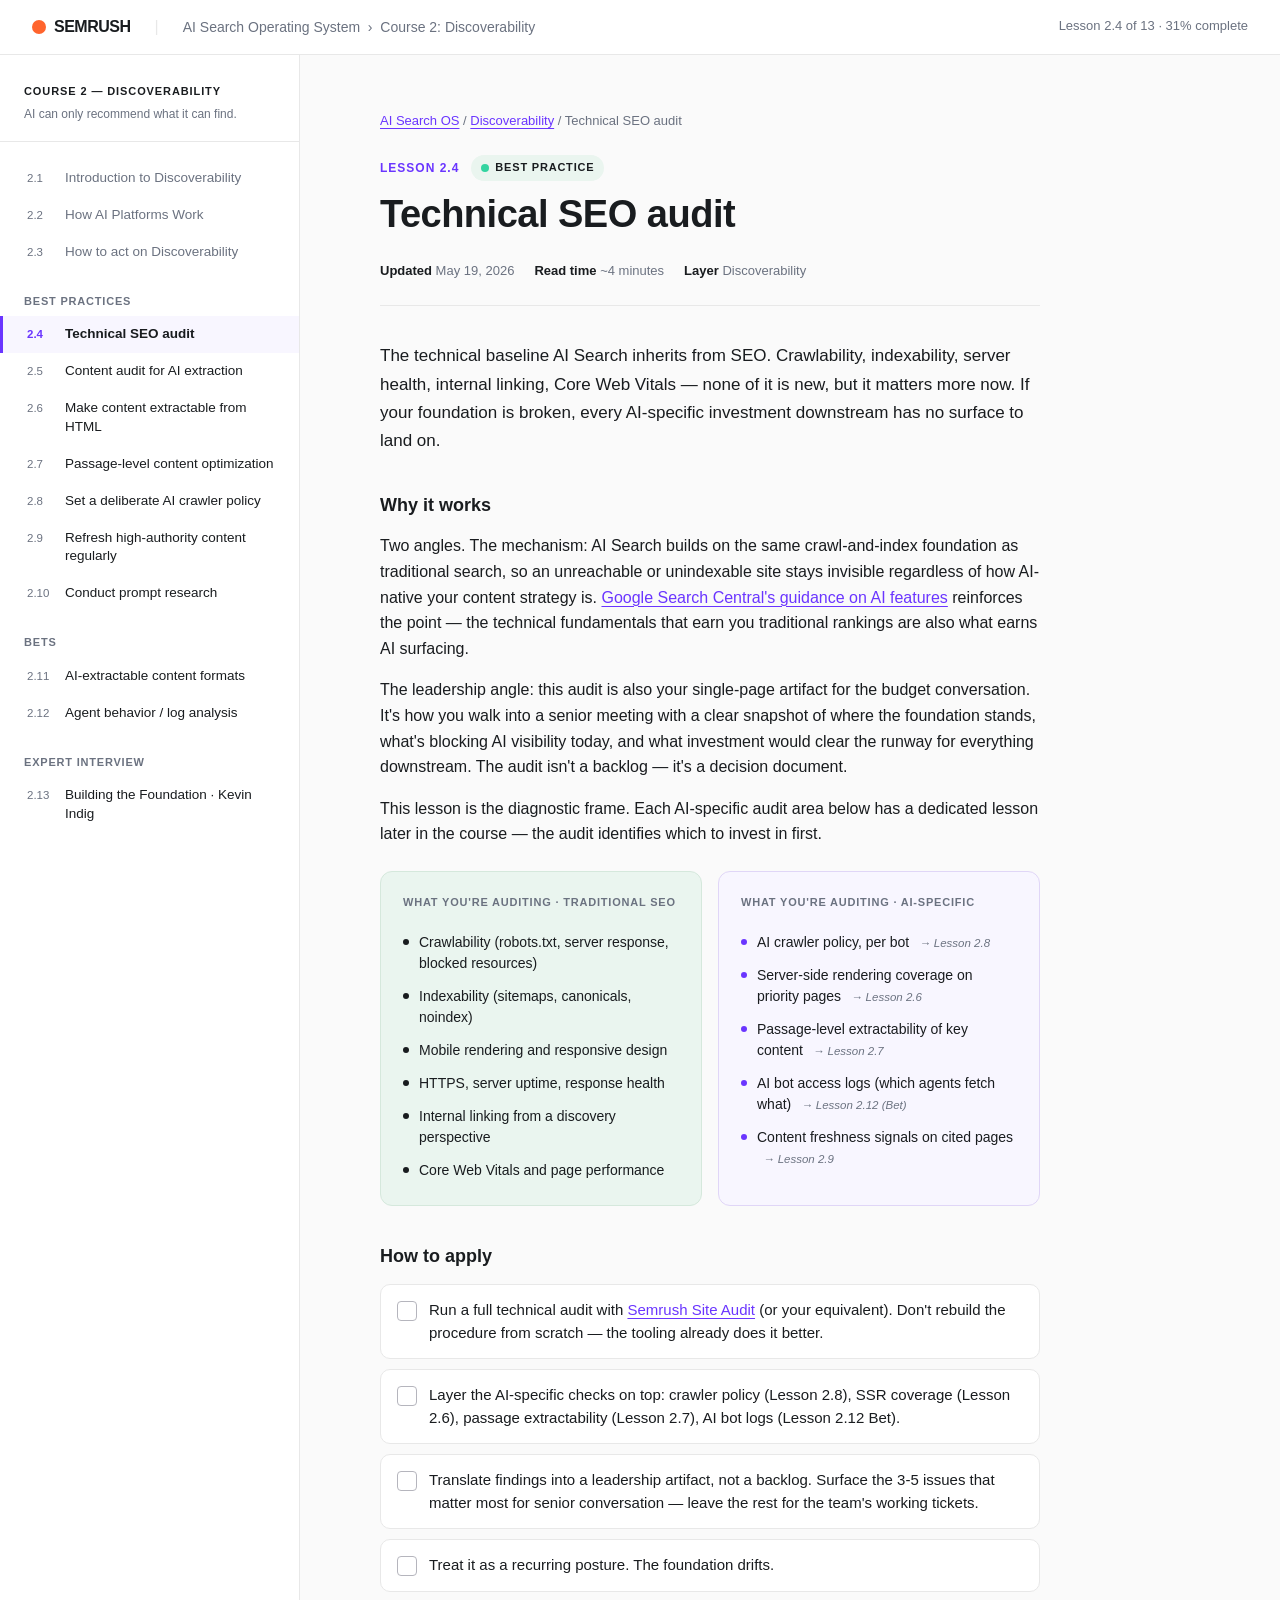
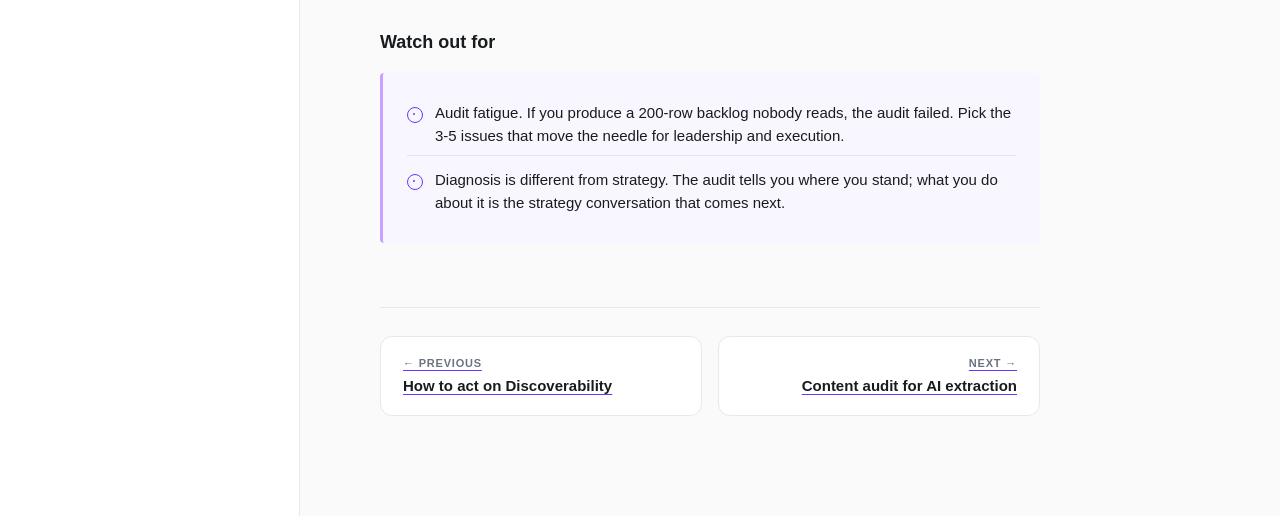
==== 02-bp-technical-audit.html @ d489775d "Initial proof-of-concept mockup for AI Search OS Course 2 (Discoverability) Skilljar lesson pages fo" ====
<!DOCTYPE html>
<html lang="en">
<head>
<meta charset="UTF-8">
<title>Technical SEO audit | AI Search OS</title>
<link rel="stylesheet" href="styles.css">
</head>
<body>

<header class="topbar">
  <div class="topbar-logo">SEMRUSH</div>
  <span class="topbar-divider">|</span>
  <div class="topbar-course">AI Search Operating System &nbsp;›&nbsp; Course 2: Discoverability</div>
  <div class="topbar-spacer"></div>
  <div class="topbar-progress">Lesson 2.4 of 13 · 31% complete</div>
</header>

<div class="layout">

  <aside class="sidebar">
    <div class="sidebar-course-title">Course 2 — Discoverability</div>
    <div class="sidebar-course-sub">AI can only recommend what it can find.</div>

    <div class="sidebar-group">
      <ul class="lesson-list">
        <li class="done"><span class="lesson-num">2.1</span><span class="lesson-title-sb">Introduction to Discoverability</span></li>
        <li class="done"><span class="lesson-num">2.2</span><span class="lesson-title-sb">How AI Platforms Work</span></li>
        <li class="done"><span class="lesson-num">2.3</span><span class="lesson-title-sb">How to act on Discoverability</span></li>
      </ul>
    </div>

    <div class="sidebar-group">
      <div class="sidebar-group-label">Best Practices</div>
      <ul class="lesson-list">
        <li class="current"><span class="lesson-num">2.4</span><span class="lesson-title-sb">Technical SEO audit</span></li>
        <li><span class="lesson-num">2.5</span><span class="lesson-title-sb">Content audit for AI extraction</span></li>
        <li><span class="lesson-num">2.6</span><span class="lesson-title-sb">Make content extractable from HTML</span></li>
        <li><span class="lesson-num">2.7</span><span class="lesson-title-sb">Passage-level content optimization</span></li>
        <li><span class="lesson-num">2.8</span><span class="lesson-title-sb">Set a deliberate AI crawler policy</span></li>
        <li><span class="lesson-num">2.9</span><span class="lesson-title-sb">Refresh high-authority content regularly</span></li>
        <li><span class="lesson-num">2.10</span><span class="lesson-title-sb">Conduct prompt research</span></li>
      </ul>
    </div>

    <div class="sidebar-group">
      <div class="sidebar-group-label">Bets</div>
      <ul class="lesson-list">
        <li><span class="lesson-num">2.11</span><span class="lesson-title-sb">AI-extractable content formats</span></li>
        <li><span class="lesson-num">2.12</span><span class="lesson-title-sb">Agent behavior / log analysis</span></li>
      </ul>
    </div>

    <div class="sidebar-group">
      <div class="sidebar-group-label">Expert Interview</div>
      <ul class="lesson-list">
        <li><span class="lesson-num">2.13</span><span class="lesson-title-sb">Building the Foundation · Kevin Indig</span></li>
      </ul>
    </div>
  </aside>

  <main class="main">
    <nav class="breadcrumb"><a href="#">AI Search OS</a> / <a href="#">Discoverability</a> / Technical SEO audit</nav>
    <div class="lesson-eyebrow">
      Lesson 2.4
      <span class="eyebrow-tag">Best Practice</span>
    </div>
    <h1 class="lesson-title">Technical SEO audit</h1>
    <div class="lesson-meta">
      <span><strong>Updated</strong> May 19, 2026</span>
      <span><strong>Read time</strong> ~4 minutes</span>
      <span><strong>Layer</strong> Discoverability</span>
    </div>

    <p class="tactic-desc">The technical baseline AI Search inherits from SEO. Crawlability, indexability, server health, internal linking, Core Web Vitals — none of it is new, but it matters more now. If your foundation is broken, every AI-specific investment downstream has no surface to land on.</p>

    <h3 class="section-h">Why it works</h3>
    <p>Two angles. The mechanism: AI Search builds on the same crawl-and-index foundation as traditional search, so an unreachable or unindexable site stays invisible regardless of how AI-native your content strategy is. <a href="https://developers.google.com/search/docs/appearance/ai-features">Google Search Central's guidance on AI features</a> reinforces the point — the technical fundamentals that earn you traditional rankings are also what earns AI surfacing.</p>

    <p>The leadership angle: this audit is also your single-page artifact for the budget conversation. It's how you walk into a senior meeting with a clear snapshot of where the foundation stands, what's blocking AI visibility today, and what investment would clear the runway for everything downstream. The audit isn't a backlog — it's a decision document.</p>

    <p>This lesson is the diagnostic frame. Each AI-specific audit area below has a dedicated lesson later in the course — the audit identifies which to invest in first.</p>

    <div class="audit-scope">
      <div class="audit-col inherit">
        <div class="audit-col-label">What you're auditing · traditional SEO</div>
        <ul>
          <li>Crawlability (robots.txt, server response, blocked resources)</li>
          <li>Indexability (sitemaps, canonicals, noindex)</li>
          <li>Mobile rendering and responsive design</li>
          <li>HTTPS, server uptime, response health</li>
          <li>Internal linking from a discovery perspective</li>
          <li>Core Web Vitals and page performance</li>
        </ul>
      </div>
      <div class="audit-col new">
        <div class="audit-col-label">What you're auditing · AI-specific</div>
        <ul>
          <li>AI crawler policy, per bot <span class="lesson-ref">→ Lesson 2.8</span></li>
          <li>Server-side rendering coverage on priority pages <span class="lesson-ref">→ Lesson 2.6</span></li>
          <li>Passage-level extractability of key content <span class="lesson-ref">→ Lesson 2.7</span></li>
          <li>AI bot access logs (which agents fetch what) <span class="lesson-ref">→ Lesson 2.12 (Bet)</span></li>
          <li>Content freshness signals on cited pages <span class="lesson-ref">→ Lesson 2.9</span></li>
        </ul>
      </div>
    </div>

    <h3 class="section-h">How to apply</h3>
    <ul class="checklist">
      <li>Run a full technical audit with <a href="https://www.semrush.com/site-audit/">Semrush Site Audit</a> (or your equivalent). Don't rebuild the procedure from scratch — the tooling already does it better.</li>
      <li>Layer the AI-specific checks on top: crawler policy (Lesson 2.8), SSR coverage (Lesson 2.6), passage extractability (Lesson 2.7), AI bot logs (Lesson 2.12 Bet).</li>
      <li>Translate findings into a leadership artifact, not a backlog. Surface the 3-5 issues that matter most for senior conversation — leave the rest for the team's working tickets.</li>
      <li>Treat it as a recurring posture. The foundation drifts.</li>
    </ul>

    <h3 class="section-h">Watch out for</h3>
    <div class="watch">
      <ul>
        <li>Audit fatigue. If you produce a 200-row backlog nobody reads, the audit failed. Pick the 3-5 issues that move the needle for leadership and execution.</li>
        <li>Diagnosis is different from strategy. The audit tells you where you stand; what you do about it is the strategy conversation that comes next.</li>
      </ul>
    </div>

    <nav class="lesson-foot">
      <a href="01-intro.html" class="foot-link prev">
        <div class="foot-direction">← Previous</div>
        <div class="foot-title">How to act on Discoverability</div>
      </a>
      <a href="#" class="foot-link next">
        <div class="foot-direction">Next →</div>
        <div class="foot-title">Content audit for AI extraction</div>
      </a>
    </nav>
  </main>
</div>

</body>
</html>
---- styles.css ----
:root {
  --purple: #6A35FF;
  --purple-hover: #5529CC;
  --purple-light: #F0EBFF;
  --lavender-bg: #F8F6FF;
  --lavender: #C9A0FF;
  --mint: #D8EDE4;
  --mint-soft: #EAF5EF;
  --teal: #33D4A0;
  --near-black: #191C1F;
  --gray-mid: #6B7280;
  --gray-line: #E8E8E8;
  --gray-soft: #F5F5F5;
}
* { box-sizing: border-box; margin: 0; padding: 0; }
body {
  font-family: 'Inter', -apple-system, BlinkMacSystemFont, sans-serif;
  color: var(--near-black);
  background: #FAFAFA;
  font-size: 16px;
  line-height: 1.6;
}

/* Skilljar topbar */
.topbar {
  background: white;
  border-bottom: 1px solid var(--gray-line);
  padding: 14px 32px;
  display: flex;
  align-items: center;
  gap: 24px;
  position: sticky;
  top: 0;
  z-index: 10;
}
.topbar-logo {
  display: flex;
  align-items: center;
  gap: 8px;
  font-weight: 800;
  letter-spacing: -0.5px;
  color: var(--near-black);
}
.topbar-logo::before {
  content: "";
  width: 14px;
  height: 14px;
  background: #FF642D;
  border-radius: 50%;
  display: inline-block;
}
.topbar-divider { color: var(--gray-line); }
.topbar-course {
  color: var(--gray-mid);
  font-size: 14px;
  font-weight: 500;
}
.topbar-spacer { flex: 1; }
.topbar-progress {
  font-size: 13px;
  color: var(--gray-mid);
}

.layout {
  display: grid;
  grid-template-columns: 300px 1fr;
  min-height: calc(100vh - 51px);
}

/* Sidebar with grouped lessons */
.sidebar {
  background: white;
  border-right: 1px solid var(--gray-line);
  padding: 28px 0 40px;
  overflow-y: auto;
}
.sidebar-course-title {
  font-size: 11px;
  font-weight: 700;
  text-transform: uppercase;
  letter-spacing: 0.9px;
  color: var(--near-black);
  padding: 0 24px 6px;
}
.sidebar-course-sub {
  font-size: 12px;
  color: var(--gray-mid);
  padding: 0 24px 18px;
  border-bottom: 1px solid var(--gray-line);
  margin-bottom: 18px;
  line-height: 1.4;
}
.sidebar-group {
  margin-bottom: 8px;
}
.sidebar-group-label {
  font-size: 11px;
  font-weight: 700;
  text-transform: uppercase;
  letter-spacing: 0.8px;
  color: var(--gray-mid);
  padding: 14px 24px 6px;
}
.lesson-list { list-style: none; }
.lesson-list li {
  padding: 9px 24px;
  font-size: 13.5px;
  color: var(--near-black);
  border-left: 3px solid transparent;
  display: flex;
  align-items: flex-start;
  gap: 8px;
  cursor: pointer;
  line-height: 1.4;
}
.lesson-list li:hover {
  background: var(--gray-soft);
}
.lesson-list li.current {
  background: var(--lavender-bg);
  border-left-color: var(--purple);
  font-weight: 600;
}
.lesson-list li.done {
  color: var(--gray-mid);
}
.lesson-list li.placeholder {
  color: #B5B5BD;
  font-style: italic;
  cursor: default;
}
.lesson-list li.placeholder:hover {
  background: transparent;
}
.lesson-num {
  font-variant-numeric: tabular-nums;
  color: var(--gray-mid);
  font-size: 11.5px;
  font-weight: 500;
  min-width: 30px;
  padding-top: 1px;
}
.lesson-list li.current .lesson-num {
  color: var(--purple);
  font-weight: 600;
}
.lesson-title-sb { flex: 1; }

/* Main content */
.main {
  padding: 56px 80px 100px;
  max-width: 820px;
}
.breadcrumb {
  font-size: 13px;
  color: var(--gray-mid);
  margin-bottom: 24px;
}
.breadcrumb a { color: var(--gray-mid); text-decoration: none; }
.lesson-eyebrow {
  font-size: 12px;
  font-weight: 600;
  text-transform: uppercase;
  letter-spacing: 1px;
  color: var(--purple);
  margin-bottom: 12px;
  display: flex;
  align-items: center;
  gap: 12px;
}
.eyebrow-tag {
  display: inline-flex;
  align-items: center;
  gap: 6px;
  font-size: 11px;
  font-weight: 700;
  letter-spacing: 0.8px;
  color: var(--near-black);
  background: var(--mint-soft);
  padding: 4px 10px;
  border-radius: 100px;
  text-transform: uppercase;
}
.eyebrow-tag::before {
  content: "";
  width: 8px;
  height: 8px;
  background: var(--teal);
  border-radius: 50%;
}

h1.lesson-title {
  font-size: 38px;
  line-height: 1.15;
  font-weight: 700;
  letter-spacing: -0.5px;
  margin-bottom: 24px;
}
.lesson-meta {
  font-size: 13px;
  color: var(--gray-mid);
  margin-bottom: 36px;
  display: flex;
  gap: 20px;
  padding-bottom: 24px;
  border-bottom: 1px solid var(--gray-line);
}
.lesson-meta strong { color: var(--near-black); font-weight: 600; }

/* Lesson intro page */
.lesson-intro p {
  font-size: 18px;
  line-height: 1.65;
  margin-bottom: 20px;
}

/* Criteria callout block */
.criteria-block {
  background: var(--mint-soft);
  border-radius: 12px;
  padding: 28px 32px;
  margin: 32px 0;
}
.criteria-block-title {
  font-size: 14px;
  font-weight: 600;
  text-transform: uppercase;
  letter-spacing: 0.6px;
  color: var(--near-black);
  margin-bottom: 18px;
}
.criteria-list {
  list-style: none;
  counter-reset: criteria;
}
.criteria-list li {
  counter-increment: criteria;
  padding: 8px 0 8px 44px;
  position: relative;
  font-size: 16px;
  line-height: 1.55;
}
.criteria-list li::before {
  content: counter(criteria);
  position: absolute;
  left: 0;
  top: 6px;
  width: 28px;
  height: 28px;
  background: white;
  color: var(--near-black);
  border-radius: 50%;
  display: flex;
  align-items: center;
  justify-content: center;
  font-weight: 700;
  font-size: 13px;
}
.criteria-list li strong { font-weight: 600; }
.criteria-list li .gloss { color: var(--gray-mid); }

/* What's in this lesson roadmap */
.roadmap-h {
  font-size: 14px;
  font-weight: 700;
  text-transform: uppercase;
  letter-spacing: 0.8px;
  color: var(--near-black);
  margin: 48px 0 18px;
}
.roadmap-list {
  list-style: none;
  counter-reset: roadmap;
}
.roadmap-list li {
  counter-increment: roadmap;
  border-bottom: 1px solid var(--gray-line);
  padding: 14px 0 14px 48px;
  position: relative;
}
.roadmap-list li:first-child {
  border-top: 1px solid var(--gray-line);
}
.roadmap-list li::before {
  content: counter(roadmap);
  position: absolute;
  left: 0;
  top: 16px;
  width: 28px;
  height: 28px;
  background: var(--gray-soft);
  color: var(--near-black);
  border-radius: 50%;
  display: flex;
  align-items: center;
  justify-content: center;
  font-weight: 600;
  font-size: 12.5px;
  font-variant-numeric: tabular-nums;
}
.roadmap-list a {
  text-decoration: none;
  color: var(--near-black);
  font-weight: 600;
  font-size: 15.5px;
  display: block;
  line-height: 1.4;
}
.roadmap-list a:hover { color: var(--purple); }
.roadmap-list .roadmap-sub {
  font-size: 13.5px;
  color: var(--gray-mid);
  margin-top: 4px;
  line-height: 1.5;
}
.roadmap-list li.tbd::before {
  background: white;
  border: 1.5px dashed var(--gray-line);
  color: #B5B5BD;
}
.roadmap-list li.tbd a {
  color: #B5B5BD;
  font-style: italic;
  font-weight: 500;
}

/* BP page content */
.tactic-desc {
  font-size: 17px;
  line-height: 1.65;
  color: var(--near-black);
  margin-bottom: 36px;
}
h3.section-h {
  font-size: 18px;
  font-weight: 600;
  margin: 36px 0 14px;
  color: var(--near-black);
}
.main p {
  margin-bottom: 16px;
}
.main p:last-child { margin-bottom: 0; }
.main a {
  color: var(--purple);
  text-decoration: underline;
  text-decoration-thickness: 1px;
  text-underline-offset: 3px;
}
.main a:hover { color: var(--purple-hover); }

/* Inline diagram */
.diagram {
  background: white;
  border: 1px solid var(--gray-line);
  border-radius: 12px;
  padding: 28px 24px 20px;
  margin: 24px 0 32px;
}
.diagram-caption {
  text-align: center;
  font-size: 13px;
  color: var(--gray-mid);
  margin-top: 8px;
}

/* Checklist */
.checklist-lead {
  font-size: 15px;
  color: var(--gray-mid);
  margin-bottom: 14px;
}
.checklist {
  list-style: none;
  padding: 0;
}
.checklist li {
  padding: 14px 16px 14px 48px;
  border: 1px solid var(--gray-line);
  border-radius: 10px;
  margin-bottom: 10px;
  position: relative;
  font-size: 15px;
  line-height: 1.5;
  background: white;
  transition: border-color 0.15s ease;
}
.checklist li:hover { border-color: var(--purple); }
.checklist li::before {
  content: "";
  position: absolute;
  left: 16px;
  top: 16px;
  width: 18px;
  height: 18px;
  border: 1.5px solid #B5B5BD;
  border-radius: 4px;
  background: white;
}

/* Watch out for */
.watch {
  background: var(--lavender-bg);
  border-left: 3px solid var(--lavender);
  padding: 20px 24px;
  border-radius: 4px;
  margin-top: 16px;
}
.watch ul { list-style: none; }
.watch li {
  padding: 8px 0 8px 28px;
  position: relative;
  font-size: 15px;
  line-height: 1.55;
}
.watch li:not(:last-child) {
  border-bottom: 1px solid #E8E0F8;
  margin-bottom: 4px;
}
.watch li::before {
  content: "";
  position: absolute;
  left: 0;
  top: 14px;
  width: 14px;
  height: 14px;
  border: 1.5px solid var(--purple);
  border-radius: 50%;
}
.watch li::after {
  content: "";
  position: absolute;
  left: 6px;
  top: 20px;
  width: 2px;
  height: 2px;
  background: var(--purple);
  border-radius: 50%;
}

/* Side-by-side comparison for BP2 (no JS vs with JS) */
.compare {
  display: grid;
  grid-template-columns: 1fr 1fr;
  gap: 16px;
  margin: 20px 0 32px;
  max-width: 100%;
}
.compare-card {
  border: 1px solid var(--gray-line);
  border-radius: 12px;
  padding: 20px 20px 18px;
  background: white;
  min-width: 0;
  overflow: hidden;
}
.compare-card.fail {
  border-color: #EFD9D9;
  background: #FFF8F8;
}
.compare-card.pass {
  border-color: #D9EFE5;
  background: #F8FFFB;
}
.compare-label {
  font-size: 11px;
  font-weight: 700;
  text-transform: uppercase;
  letter-spacing: 0.8px;
  margin-bottom: 8px;
}
.compare-card.fail .compare-label { color: #B53A3A; }
.compare-card.pass .compare-label { color: #1F7A55; }
.compare-title {
  font-size: 15px;
  font-weight: 600;
  margin-bottom: 8px;
  line-height: 1.4;
}
.compare-card pre {
  background: #1A1A1F;
  color: #C9A0FF;
  padding: 12px 14px;
  border-radius: 6px;
  font-family: 'SF Mono', Monaco, Consolas, monospace;
  font-size: 11px;
  line-height: 1.5;
  overflow-x: auto;
  margin-top: 8px;
  max-width: 100%;
  white-space: pre;
}

/* Audit scope — two-column visual for Technical SEO Audit lesson */
.audit-scope {
  display: grid;
  grid-template-columns: 1fr 1fr;
  gap: 16px;
  margin: 24px 0 32px;
  max-width: 100%;
}
.audit-col {
  border: 1px solid var(--gray-line);
  border-radius: 12px;
  padding: 22px 22px 18px;
  background: white;
  min-width: 0;
}
.audit-col.inherit {
  background: var(--mint-soft);
  border-color: #D5E8DC;
}
.audit-col.new {
  background: var(--lavender-bg);
  border-color: #E0D6F7;
}
.audit-col-label {
  font-size: 11px;
  font-weight: 700;
  text-transform: uppercase;
  letter-spacing: 0.8px;
  color: var(--gray-mid);
  margin-bottom: 14px;
}
.audit-col ul {
  list-style: none;
  padding: 0;
}
.audit-col li {
  padding: 6px 0 6px 16px;
  position: relative;
  font-size: 14px;
  line-height: 1.5;
}
.audit-col li::before {
  content: "";
  position: absolute;
  left: 0;
  top: 13px;
  width: 6px;
  height: 6px;
  background: var(--near-black);
  border-radius: 50%;
}
.audit-col.new li::before { background: var(--purple); }
.audit-col .lesson-ref {
  color: var(--gray-mid);
  font-size: 11.5px;
  font-weight: 500;
  font-style: italic;
  margin-left: 6px;
  white-space: nowrap;
}
.compare-card pre .tag { color: #4DD4C4; }
.compare-card pre .comment { color: #6B7280; }

/* Footer / page nav */
.lesson-foot {
  margin-top: 64px;
  padding-top: 28px;
  border-top: 1px solid var(--gray-line);
  display: grid;
  grid-template-columns: 1fr 1fr;
  gap: 16px;
}
.foot-link {
  text-decoration: none;
  color: var(--near-black);
  padding: 18px 22px;
  border: 1px solid var(--gray-line);
  border-radius: 12px;
  background: white;
  display: block;
  transition: border-color 0.15s ease, box-shadow 0.15s ease;
}
.foot-link:hover {
  border-color: var(--purple);
  box-shadow: 0 4px 16px rgba(106,53,255,0.06);
}
.foot-link.prev {
  text-align: left;
}
.foot-link.next {
  text-align: right;
}
.foot-link.disabled {
  opacity: 0.4;
  cursor: default;
  pointer-events: none;
}
.foot-direction {
  font-size: 11px;
  font-weight: 700;
  text-transform: uppercase;
  letter-spacing: 0.8px;
  color: var(--gray-mid);
  margin-bottom: 4px;
}
.foot-title {
  font-size: 15px;
  font-weight: 600;
  color: var(--near-black);
  line-height: 1.35;
}
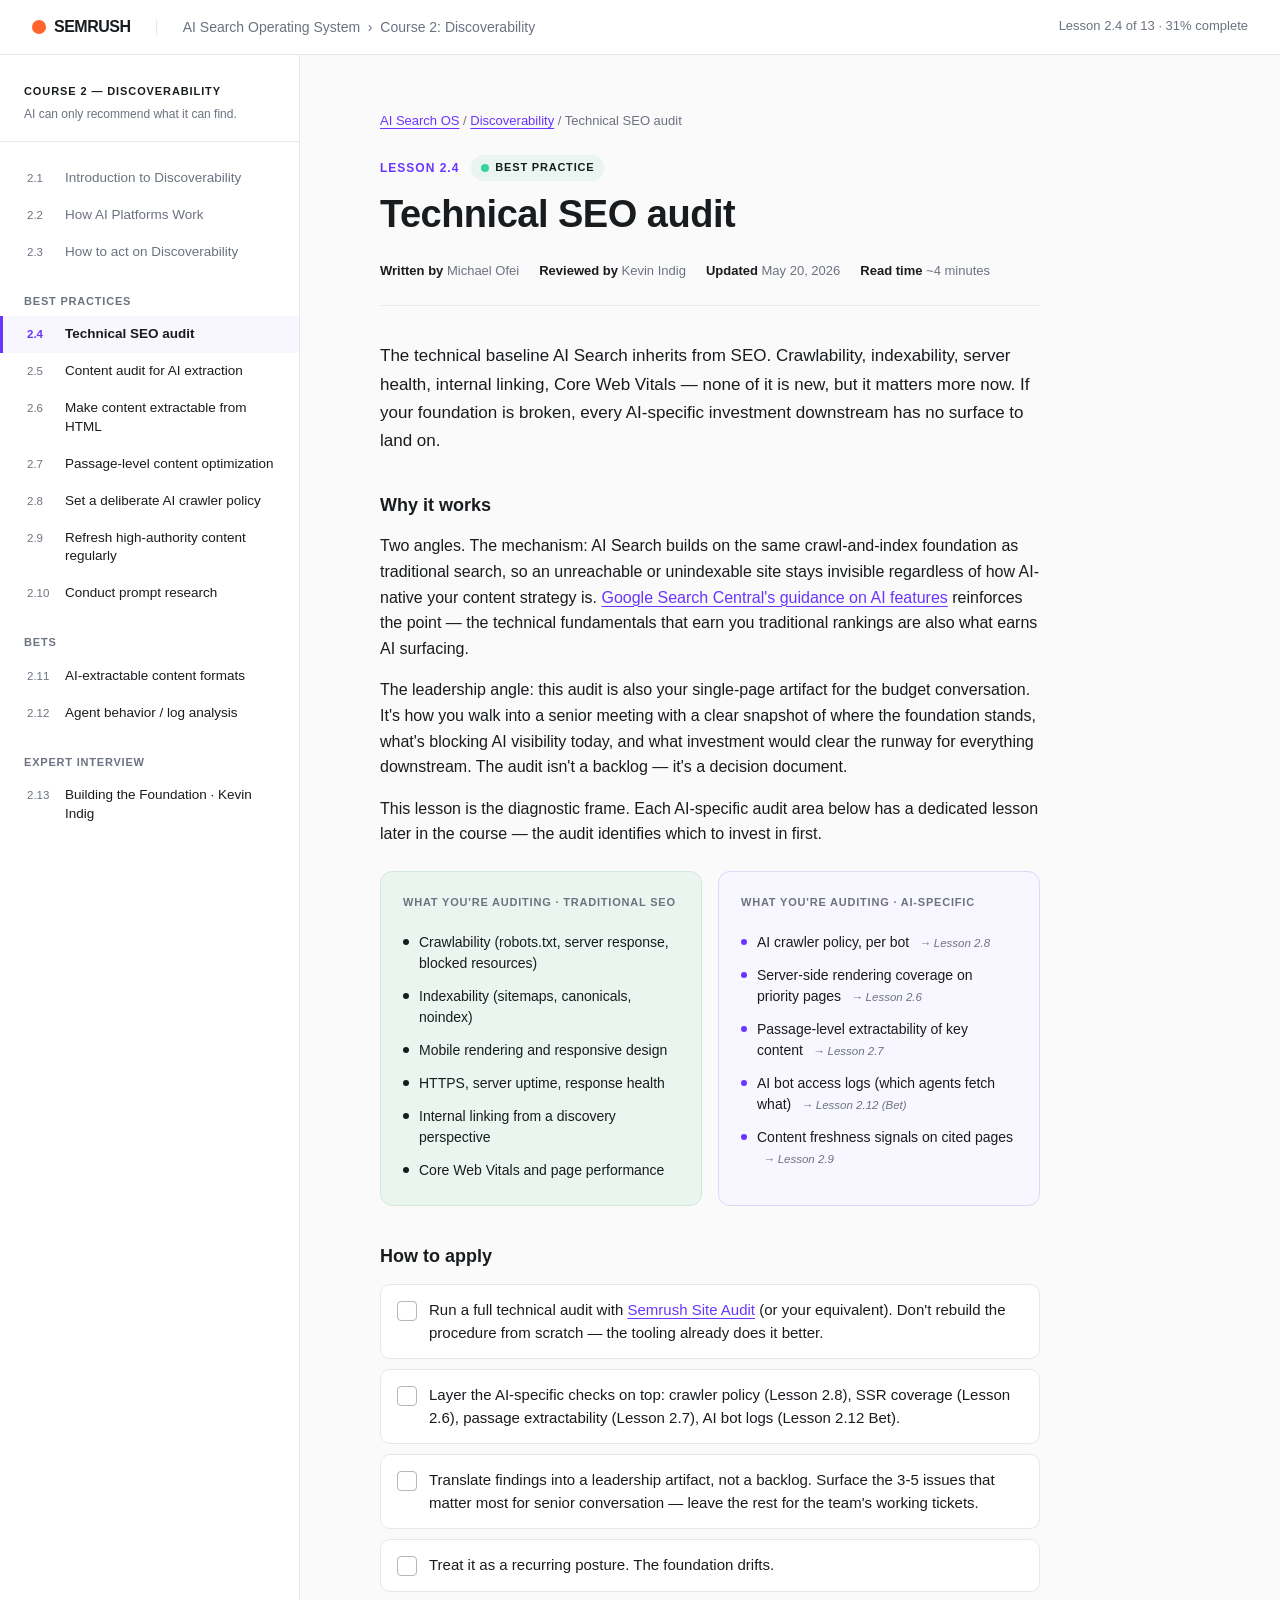
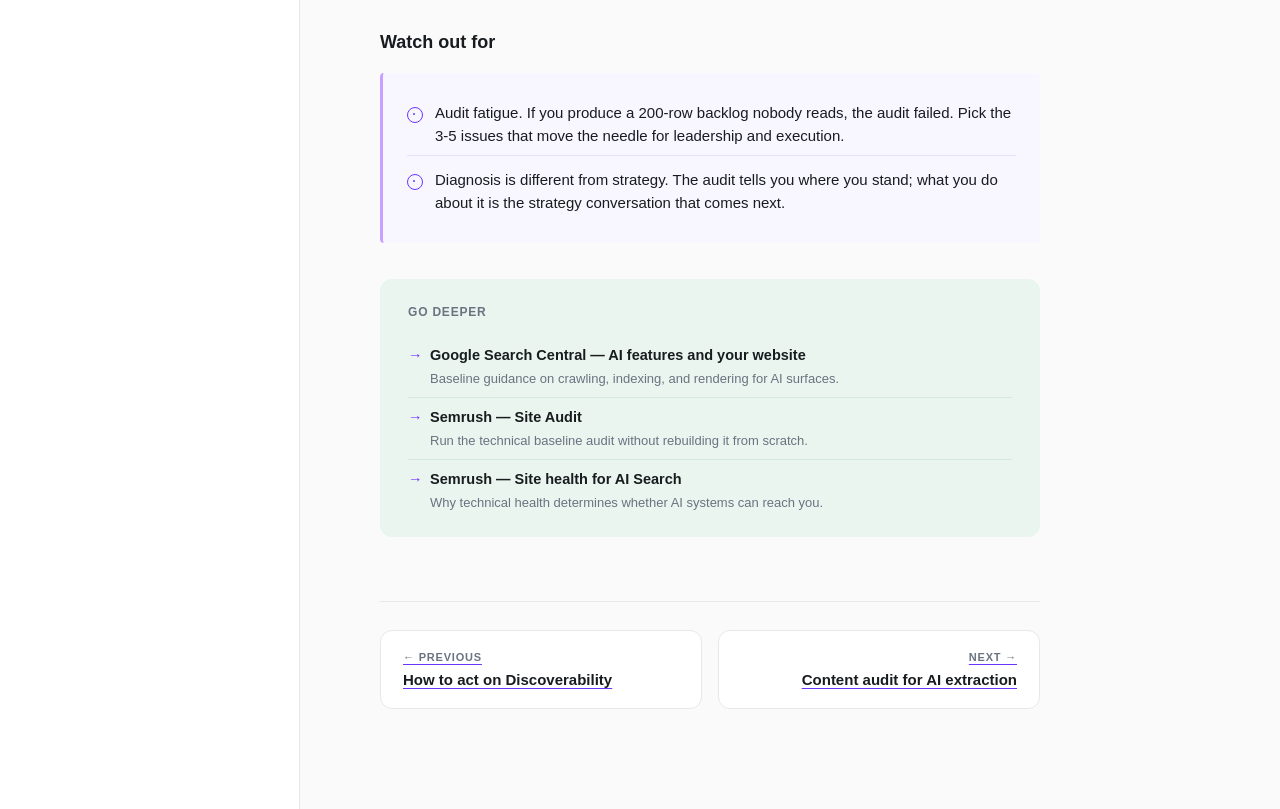
==== commit 5d81e381: "Add lesson bylines, Go deeper sections, visual criteria, and first Bet lesson Based on Rita's review" ====
--- a/02-bp-technical-audit.html
+++ b/02-bp-technical-audit.html
@@ -25,18 +25,18 @@
       <ul class="lesson-list">
         <li class="done"><span class="lesson-num">2.1</span><span class="lesson-title-sb">Introduction to Discoverability</span></li>
         <li class="done"><span class="lesson-num">2.2</span><span class="lesson-title-sb">How AI Platforms Work</span></li>
-        <li class="done"><span class="lesson-num">2.3</span><span class="lesson-title-sb">How to act on Discoverability</span></li>
+        <li class="done lesson-clickable"><a href="01-intro.html"><span class="lesson-num">2.3</span><span class="lesson-title-sb">How to act on Discoverability</span></a></li>
       </ul>
     </div>
 
     <div class="sidebar-group">
       <div class="sidebar-group-label">Best Practices</div>
       <ul class="lesson-list">
-        <li class="current"><span class="lesson-num">2.4</span><span class="lesson-title-sb">Technical SEO audit</span></li>
+        <li class="current lesson-clickable"><a href="02-bp-technical-audit.html"><span class="lesson-num">2.4</span><span class="lesson-title-sb">Technical SEO audit</span></a></li>
         <li><span class="lesson-num">2.5</span><span class="lesson-title-sb">Content audit for AI extraction</span></li>
-        <li><span class="lesson-num">2.6</span><span class="lesson-title-sb">Make content extractable from HTML</span></li>
-        <li><span class="lesson-num">2.7</span><span class="lesson-title-sb">Passage-level content optimization</span></li>
-        <li><span class="lesson-num">2.8</span><span class="lesson-title-sb">Set a deliberate AI crawler policy</span></li>
+        <li class="lesson-clickable"><a href="03-bp-extractable.html"><span class="lesson-num">2.6</span><span class="lesson-title-sb">Make content extractable from HTML</span></a></li>
+        <li class="lesson-clickable"><a href="05-bp-passage-optimization.html"><span class="lesson-num">2.7</span><span class="lesson-title-sb">Passage-level content optimization</span></a></li>
+        <li class="lesson-clickable"><a href="04-bp-crawler-policy.html"><span class="lesson-num">2.8</span><span class="lesson-title-sb">Set a deliberate AI crawler policy</span></a></li>
         <li><span class="lesson-num">2.9</span><span class="lesson-title-sb">Refresh high-authority content regularly</span></li>
         <li><span class="lesson-num">2.10</span><span class="lesson-title-sb">Conduct prompt research</span></li>
       </ul>
@@ -45,7 +45,7 @@
     <div class="sidebar-group">
       <div class="sidebar-group-label">Bets</div>
       <ul class="lesson-list">
-        <li><span class="lesson-num">2.11</span><span class="lesson-title-sb">AI-extractable content formats</span></li>
+        <li class="lesson-clickable"><a href="06-bet-content-formats.html"><span class="lesson-num">2.11</span><span class="lesson-title-sb">AI-extractable content formats</span></a></li>
         <li><span class="lesson-num">2.12</span><span class="lesson-title-sb">Agent behavior / log analysis</span></li>
       </ul>
     </div>
@@ -66,9 +66,10 @@
     </div>
     <h1 class="lesson-title">Technical SEO audit</h1>
     <div class="lesson-meta">
-      <span><strong>Updated</strong> May 19, 2026</span>
+      <span><strong>Written by</strong> Michael Ofei</span>
+      <span class="reviewer"><strong>Reviewed by</strong> Kevin Indig</span>
+      <span><strong>Updated</strong> May 20, 2026</span>
       <span><strong>Read time</strong> ~4 minutes</span>
-      <span><strong>Layer</strong> Discoverability</span>
     </div>
 
     <p class="tactic-desc">The technical baseline AI Search inherits from SEO. Crawlability, indexability, server health, internal linking, Core Web Vitals — none of it is new, but it matters more now. If your foundation is broken, every AI-specific investment downstream has no surface to land on.</p>
@@ -106,7 +107,7 @@
 
     <h3 class="section-h">How to apply</h3>
     <ul class="checklist">
-      <li>Run a full technical audit with <a href="https://www.semrush.com/site-audit/">Semrush Site Audit</a> (or your equivalent). Don't rebuild the procedure from scratch — the tooling already does it better.</li>
+      <li>Run a full technical audit with <a href="https://www.semrush.com/features/site-audit/">Semrush Site Audit</a> (or your equivalent). Don't rebuild the procedure from scratch — the tooling already does it better.</li>
       <li>Layer the AI-specific checks on top: crawler policy (Lesson 2.8), SSR coverage (Lesson 2.6), passage extractability (Lesson 2.7), AI bot logs (Lesson 2.12 Bet).</li>
       <li>Translate findings into a leadership artifact, not a backlog. Surface the 3-5 issues that matter most for senior conversation — leave the rest for the team's working tickets.</li>
       <li>Treat it as a recurring posture. The foundation drifts.</li>
@@ -117,6 +118,15 @@
       <ul>
         <li>Audit fatigue. If you produce a 200-row backlog nobody reads, the audit failed. Pick the 3-5 issues that move the needle for leadership and execution.</li>
         <li>Diagnosis is different from strategy. The audit tells you where you stand; what you do about it is the strategy conversation that comes next.</li>
+      </ul>
+    </div>
+
+    <div class="go-deeper">
+      <div class="go-deeper-label">Go deeper</div>
+      <ul>
+        <li><a href="https://developers.google.com/search/docs/appearance/ai-features">Google Search Central — AI features and your website</a><span class="source-note">Baseline guidance on crawling, indexing, and rendering for AI surfaces.</span></li>
+        <li><a href="https://www.semrush.com/features/site-audit/">Semrush — Site Audit</a><span class="source-note">Run the technical baseline audit without rebuilding it from scratch.</span></li>
+        <li><a href="https://www.semrush.com/blog/site-health-ai-search/">Semrush — Site health for AI Search</a><span class="source-note">Why technical health determines whether AI systems can reach you.</span></li>
       </ul>
     </div>
 
--- a/styles.css
+++ b/styles.css
@@ -110,27 +110,29 @@
   display: flex;
   align-items: flex-start;
   gap: 8px;
+  line-height: 1.4;
+}
+.lesson-list li.lesson-clickable {
   cursor: pointer;
-  line-height: 1.4;
-}
-.lesson-list li:hover {
+}
+.lesson-list li.lesson-clickable:hover {
   background: var(--gray-soft);
+}
+.lesson-list li > a {
+  display: contents;
+  color: inherit;
+  text-decoration: none;
 }
 .lesson-list li.current {
   background: var(--lavender-bg);
   border-left-color: var(--purple);
   font-weight: 600;
 }
+.lesson-list li.current.lesson-clickable:hover {
+  background: var(--lavender-bg);
+}
 .lesson-list li.done {
   color: var(--gray-mid);
-}
-.lesson-list li.placeholder {
-  color: #B5B5BD;
-  font-style: italic;
-  cursor: default;
-}
-.lesson-list li.placeholder:hover {
-  background: transparent;
 }
 .lesson-num {
   font-variant-numeric: tabular-nums;
@@ -201,7 +203,8 @@
   color: var(--gray-mid);
   margin-bottom: 36px;
   display: flex;
-  gap: 20px;
+  flex-wrap: wrap;
+  gap: 8px 20px;
   padding-bottom: 24px;
   border-bottom: 1px solid var(--gray-line);
 }
@@ -602,3 +605,115 @@
   color: var(--near-black);
   line-height: 1.35;
 }
+
+/* Reviewer credit in meta strip */
+.lesson-meta .reviewer strong { color: var(--near-black); }
+
+/* Criteria 3-card grid (visual treatment for the intro lesson) */
+.criteria-grid {
+  display: grid;
+  grid-template-columns: repeat(3, 1fr);
+  gap: 16px;
+  margin: 24px 0 12px;
+}
+.crit-card {
+  background: white;
+  border: 1px solid var(--gray-line);
+  border-radius: 14px;
+  padding: 22px 22px 20px;
+  min-width: 0;
+}
+.crit-num {
+  width: 32px;
+  height: 32px;
+  border-radius: 50%;
+  display: flex;
+  align-items: center;
+  justify-content: center;
+  font-weight: 700;
+  font-size: 14px;
+  color: white;
+  margin-bottom: 14px;
+}
+.crit-card.c1 .crit-num { background: var(--purple); }
+.crit-card.c2 .crit-num { background: var(--near-black); }
+.crit-card.c3 .crit-num { background: var(--teal); color: var(--near-black); }
+.crit-title {
+  font-size: 15px;
+  font-weight: 600;
+  margin-bottom: 6px;
+  line-height: 1.35;
+}
+.crit-desc {
+  font-size: 13.5px;
+  color: var(--gray-mid);
+  line-height: 1.5;
+}
+.methodology-link {
+  font-size: 14px;
+  margin: 0 0 8px;
+}
+.methodology-link a {
+  color: var(--purple);
+  text-decoration: none;
+  font-weight: 600;
+}
+.methodology-link a:hover { text-decoration: underline; }
+
+/* Bet eyebrow tag variant */
+.eyebrow-tag.bet {
+  background: var(--lavender-bg);
+  color: var(--purple);
+}
+.eyebrow-tag.bet::before {
+  background: var(--lavender);
+}
+
+/* Go deeper / references section */
+.go-deeper {
+  margin-top: 36px;
+  padding: 24px 28px;
+  background: var(--mint-soft);
+  border-radius: 12px;
+}
+.go-deeper-label {
+  font-size: 12px;
+  font-weight: 700;
+  text-transform: uppercase;
+  letter-spacing: 0.8px;
+  color: var(--gray-mid);
+  margin-bottom: 14px;
+}
+.go-deeper ul {
+  list-style: none;
+  padding: 0;
+}
+.go-deeper li {
+  padding: 9px 0 9px 22px;
+  position: relative;
+  font-size: 14.5px;
+  line-height: 1.5;
+  border-bottom: 1px solid #D5E8DC;
+}
+.go-deeper li:last-child { border-bottom: 0; padding-bottom: 0; }
+.go-deeper li::before {
+  content: "→";
+  position: absolute;
+  left: 0;
+  top: 9px;
+  color: var(--purple);
+  font-weight: 700;
+}
+.go-deeper a {
+  color: var(--near-black);
+  text-decoration: none;
+  font-weight: 600;
+}
+.go-deeper a:hover { color: var(--purple); text-decoration: underline; }
+.go-deeper .source-note {
+  display: block;
+  color: var(--gray-mid);
+  font-weight: 400;
+  font-size: 13px;
+  margin-top: 2px;
+}
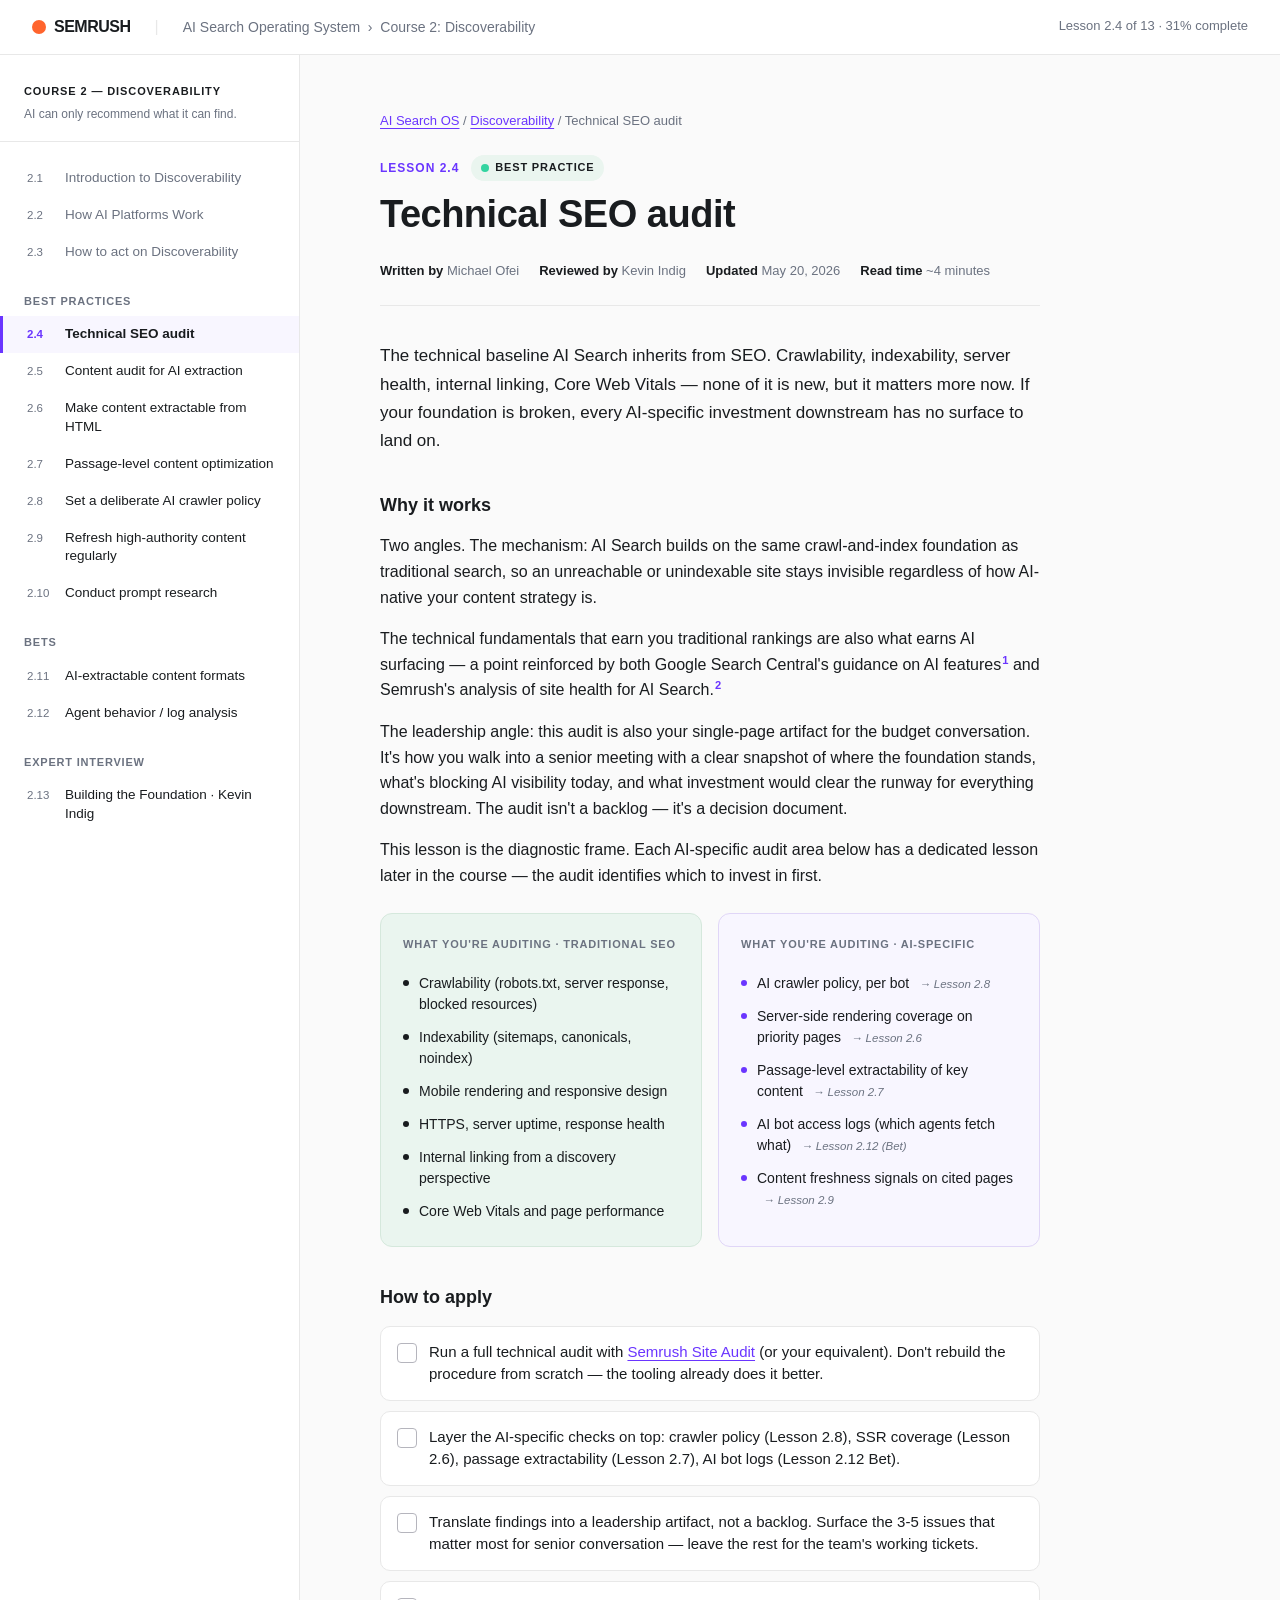
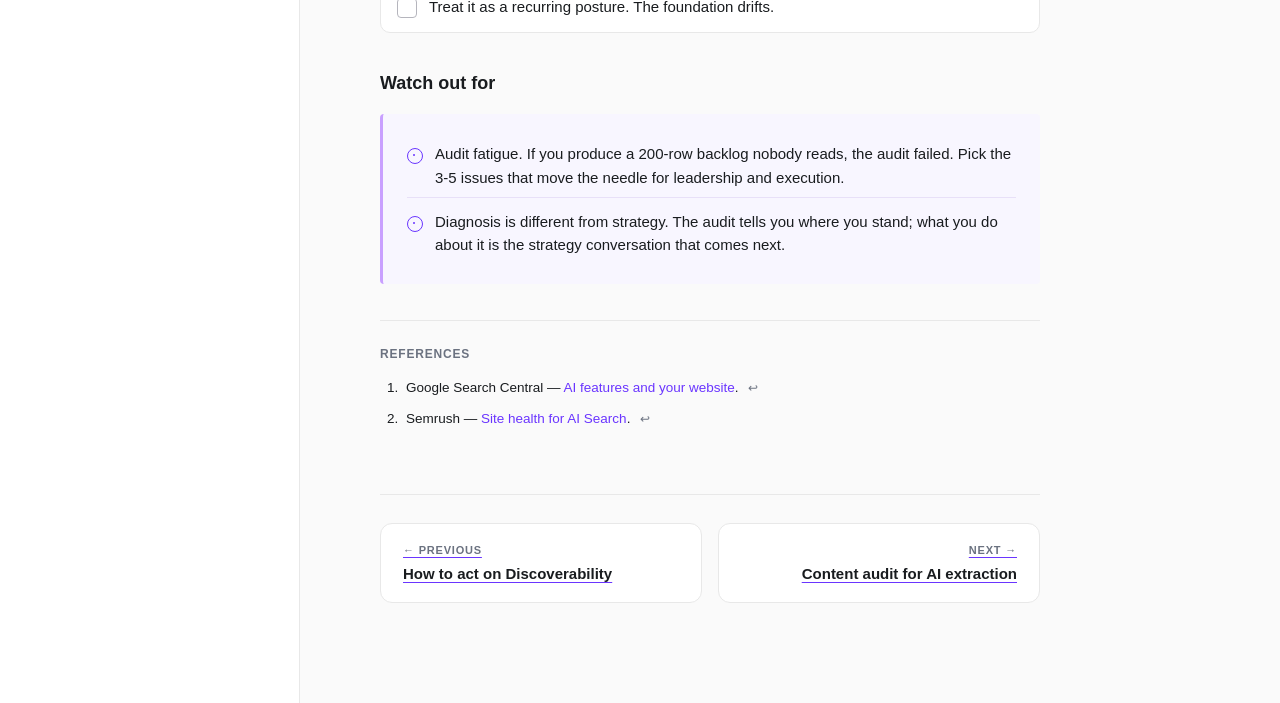
==== commit baee0156: "Roll out footnote/references model across all lessons - Converted 2.4, 2.7, 2.8, 2.11 from Go deeper" ====
--- a/02-bp-technical-audit.html
+++ b/02-bp-technical-audit.html
@@ -75,7 +75,9 @@
     <p class="tactic-desc">The technical baseline AI Search inherits from SEO. Crawlability, indexability, server health, internal linking, Core Web Vitals — none of it is new, but it matters more now. If your foundation is broken, every AI-specific investment downstream has no surface to land on.</p>
 
     <h3 class="section-h">Why it works</h3>
-    <p>Two angles. The mechanism: AI Search builds on the same crawl-and-index foundation as traditional search, so an unreachable or unindexable site stays invisible regardless of how AI-native your content strategy is. <a href="https://developers.google.com/search/docs/appearance/ai-features">Google Search Central's guidance on AI features</a> reinforces the point — the technical fundamentals that earn you traditional rankings are also what earns AI surfacing.</p>
+    <p>Two angles. The mechanism: AI Search builds on the same crawl-and-index foundation as traditional search, so an unreachable or unindexable site stays invisible regardless of how AI-native your content strategy is.</p>
+
+    <p>The technical fundamentals that earn you traditional rankings are also what earns AI surfacing — a point reinforced by both Google Search Central's guidance on AI features<sup class="fn"><a href="#ref1" id="cite1">1</a></sup> and Semrush's analysis of site health for AI Search.<sup class="fn"><a href="#ref2" id="cite2">2</a></sup></p>
 
     <p>The leadership angle: this audit is also your single-page artifact for the budget conversation. It's how you walk into a senior meeting with a clear snapshot of where the foundation stands, what's blocking AI visibility today, and what investment would clear the runway for everything downstream. The audit isn't a backlog — it's a decision document.</p>
 
@@ -121,13 +123,12 @@
       </ul>
     </div>
 
-    <div class="go-deeper">
-      <div class="go-deeper-label">Go deeper</div>
-      <ul>
-        <li><a href="https://developers.google.com/search/docs/appearance/ai-features">Google Search Central — AI features and your website</a><span class="source-note">Baseline guidance on crawling, indexing, and rendering for AI surfaces.</span></li>
-        <li><a href="https://www.semrush.com/features/site-audit/">Semrush — Site Audit</a><span class="source-note">Run the technical baseline audit without rebuilding it from scratch.</span></li>
-        <li><a href="https://www.semrush.com/blog/site-health-ai-search/">Semrush — Site health for AI Search</a><span class="source-note">Why technical health determines whether AI systems can reach you.</span></li>
-      </ul>
+    <div class="references">
+      <div class="references-label">References</div>
+      <ol>
+        <li id="ref1">Google Search Central — <a href="https://developers.google.com/search/docs/appearance/ai-features">AI features and your website</a>. <a href="#cite1" class="backref">&#8617;</a></li>
+        <li id="ref2">Semrush — <a href="https://www.semrush.com/blog/site-health-ai-search/">Site health for AI Search</a>. <a href="#cite2" class="backref">&#8617;</a></li>
+      </ol>
     </div>
 
     <nav class="lesson-foot">
--- a/styles.css
+++ b/styles.css
@@ -669,14 +669,23 @@
   background: var(--lavender);
 }
 
-/* Go deeper / references section */
-.go-deeper {
+/* Inline footnote markers + references list */
+.fn {
+  font-size: 0.7em;
+  vertical-align: super;
+  line-height: 0;
+  font-weight: 700;
+  margin-left: 1px;
+}
+.fn a { text-decoration: none; color: var(--purple); }
+.fn a:hover { text-decoration: underline; }
+
+.references {
   margin-top: 36px;
-  padding: 24px 28px;
-  background: var(--mint-soft);
-  border-radius: 12px;
-}
-.go-deeper-label {
+  padding-top: 24px;
+  border-top: 1px solid var(--gray-line);
+}
+.references-label {
   font-size: 12px;
   font-weight: 700;
   text-transform: uppercase;
@@ -684,36 +693,25 @@
   color: var(--gray-mid);
   margin-bottom: 14px;
 }
-.go-deeper ul {
-  list-style: none;
-  padding: 0;
-}
-.go-deeper li {
-  padding: 9px 0 9px 22px;
-  position: relative;
-  font-size: 14.5px;
-  line-height: 1.5;
-  border-bottom: 1px solid #D5E8DC;
-}
-.go-deeper li:last-child { border-bottom: 0; padding-bottom: 0; }
-.go-deeper li::before {
-  content: "→";
-  position: absolute;
-  left: 0;
-  top: 9px;
+.references ol {
+  margin: 0;
+  padding-left: 22px;
+}
+.references li {
+  font-size: 13.5px;
+  line-height: 1.55;
+  color: var(--near-black);
+  margin-bottom: 10px;
+  padding-left: 4px;
+}
+.references li a {
   color: var(--purple);
-  font-weight: 700;
-}
-.go-deeper a {
-  color: var(--near-black);
   text-decoration: none;
-  font-weight: 600;
-}
-.go-deeper a:hover { color: var(--purple); text-decoration: underline; }
-.go-deeper .source-note {
-  display: block;
-  color: var(--gray-mid);
-  font-weight: 400;
-  font-size: 13px;
-  margin-top: 2px;
-}
+}
+.references li a:hover { text-decoration: underline; }
+.references .backref {
+  margin-left: 6px;
+  color: var(--gray-mid);
+  font-size: 12px;
+  text-decoration: none;
+}
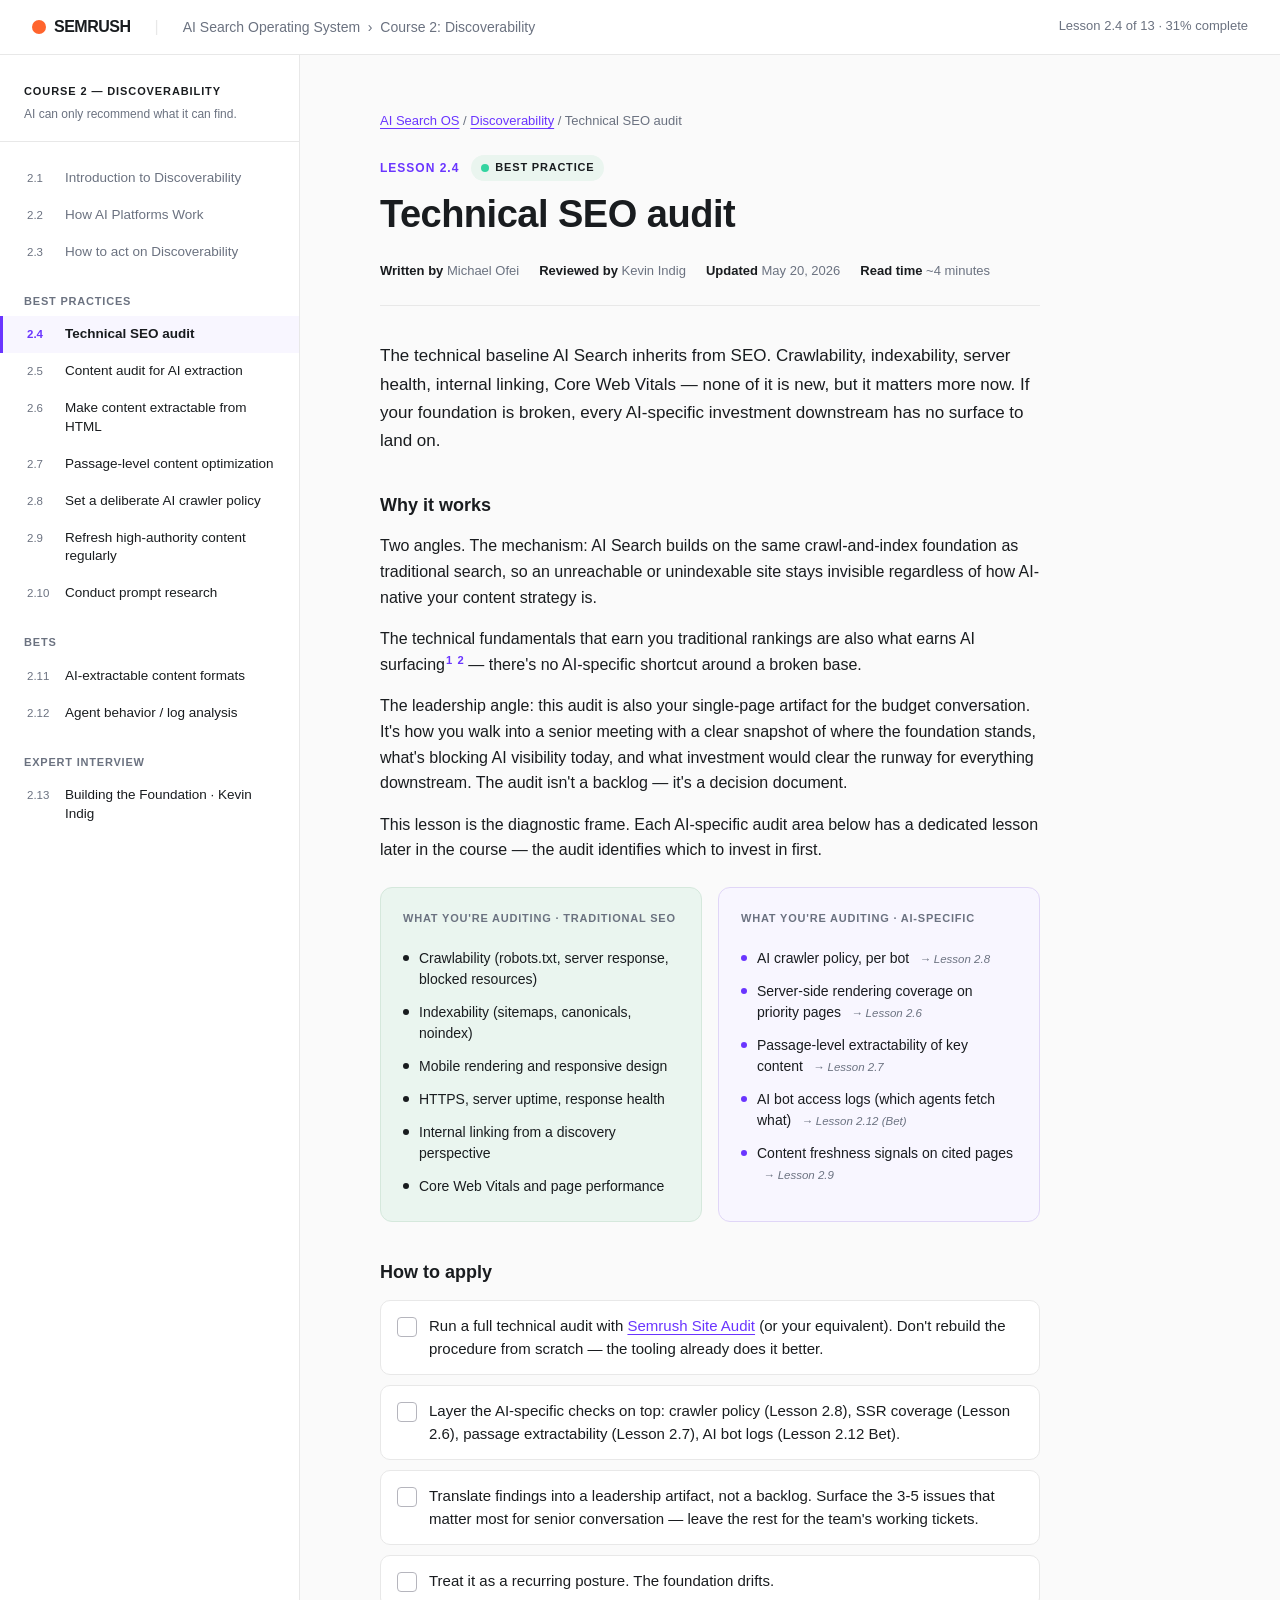
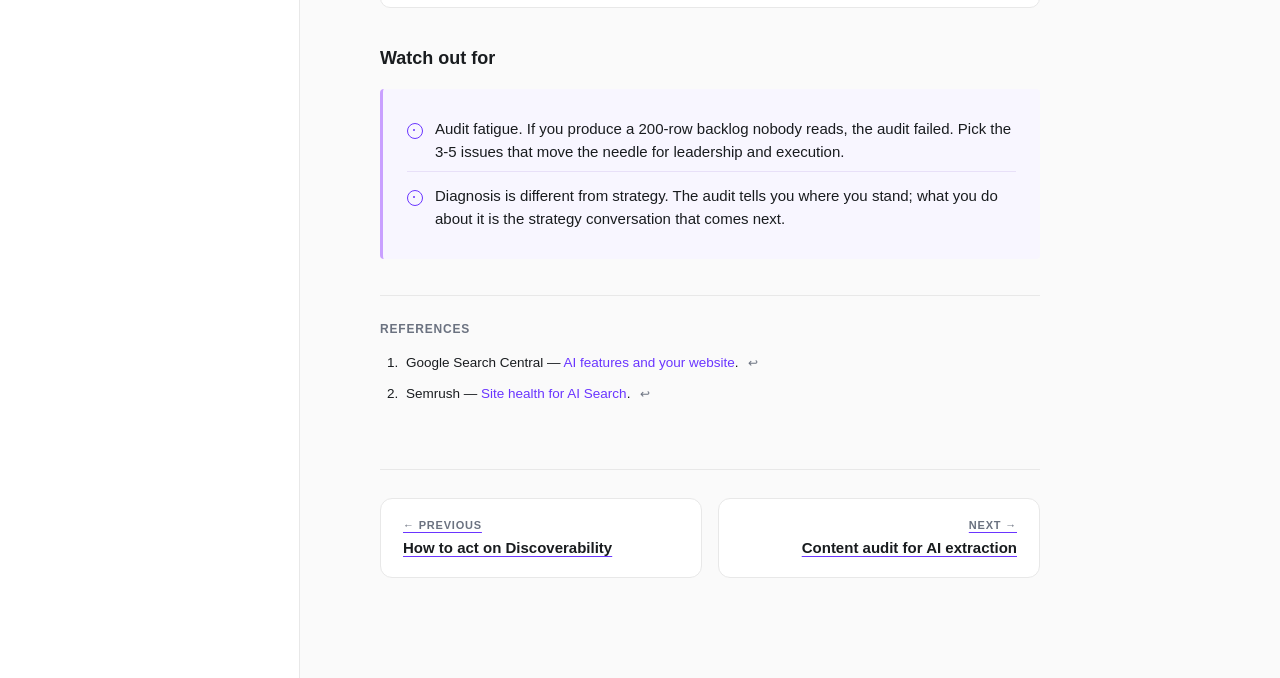
==== commit 1c9f00b8: "Add custom visuals to every lesson; own the advice, footnote the sources - Visuals: audit-output tab" ====
--- a/02-bp-technical-audit.html
+++ b/02-bp-technical-audit.html
@@ -33,12 +33,12 @@
       <div class="sidebar-group-label">Best Practices</div>
       <ul class="lesson-list">
         <li class="current lesson-clickable"><a href="02-bp-technical-audit.html"><span class="lesson-num">2.4</span><span class="lesson-title-sb">Technical SEO audit</span></a></li>
-        <li><span class="lesson-num">2.5</span><span class="lesson-title-sb">Content audit for AI extraction</span></li>
+        <li class="lesson-clickable"><a href="07-bp-content-audit.html"><span class="lesson-num">2.5</span><span class="lesson-title-sb">Content audit for AI extraction</span></a></li>
         <li class="lesson-clickable"><a href="03-bp-extractable.html"><span class="lesson-num">2.6</span><span class="lesson-title-sb">Make content extractable from HTML</span></a></li>
         <li class="lesson-clickable"><a href="05-bp-passage-optimization.html"><span class="lesson-num">2.7</span><span class="lesson-title-sb">Passage-level content optimization</span></a></li>
         <li class="lesson-clickable"><a href="04-bp-crawler-policy.html"><span class="lesson-num">2.8</span><span class="lesson-title-sb">Set a deliberate AI crawler policy</span></a></li>
-        <li><span class="lesson-num">2.9</span><span class="lesson-title-sb">Refresh high-authority content regularly</span></li>
-        <li><span class="lesson-num">2.10</span><span class="lesson-title-sb">Conduct prompt research</span></li>
+        <li class="lesson-clickable"><a href="08-bp-refresh-content.html"><span class="lesson-num">2.9</span><span class="lesson-title-sb">Refresh high-authority content regularly</span></a></li>
+        <li class="lesson-clickable"><a href="09-bp-prompt-research.html"><span class="lesson-num">2.10</span><span class="lesson-title-sb">Conduct prompt research</span></a></li>
       </ul>
     </div>
 
@@ -46,7 +46,7 @@
       <div class="sidebar-group-label">Bets</div>
       <ul class="lesson-list">
         <li class="lesson-clickable"><a href="06-bet-content-formats.html"><span class="lesson-num">2.11</span><span class="lesson-title-sb">AI-extractable content formats</span></a></li>
-        <li><span class="lesson-num">2.12</span><span class="lesson-title-sb">Agent behavior / log analysis</span></li>
+        <li class="lesson-clickable"><a href="10-bet-agent-logs.html"><span class="lesson-num">2.12</span><span class="lesson-title-sb">Agent behavior / log analysis</span></a></li>
       </ul>
     </div>
 
@@ -77,7 +77,7 @@
     <h3 class="section-h">Why it works</h3>
     <p>Two angles. The mechanism: AI Search builds on the same crawl-and-index foundation as traditional search, so an unreachable or unindexable site stays invisible regardless of how AI-native your content strategy is.</p>
 
-    <p>The technical fundamentals that earn you traditional rankings are also what earns AI surfacing — a point reinforced by both Google Search Central's guidance on AI features<sup class="fn"><a href="#ref1" id="cite1">1</a></sup> and Semrush's analysis of site health for AI Search.<sup class="fn"><a href="#ref2" id="cite2">2</a></sup></p>
+    <p>The technical fundamentals that earn you traditional rankings are also what earns AI surfacing<sup class="fn"><a href="#ref1" id="cite1">1</a></sup> <sup class="fn"><a href="#ref2" id="cite2">2</a></sup> — there's no AI-specific shortcut around a broken base.</p>
 
     <p>The leadership angle: this audit is also your single-page artifact for the budget conversation. It's how you walk into a senior meeting with a clear snapshot of where the foundation stands, what's blocking AI visibility today, and what investment would clear the runway for everything downstream. The audit isn't a backlog — it's a decision document.</p>
 
@@ -136,7 +136,7 @@
         <div class="foot-direction">← Previous</div>
         <div class="foot-title">How to act on Discoverability</div>
       </a>
-      <a href="#" class="foot-link next">
+      <a href="07-bp-content-audit.html" class="foot-link next">
         <div class="foot-direction">Next →</div>
         <div class="foot-title">Content audit for AI extraction</div>
       </a>
--- a/styles.css
+++ b/styles.css
@@ -669,6 +669,85 @@
   background: var(--lavender);
 }
 
+/* Data table (audit output, etc.) — Semrush presentation table style */
+.data-table {
+  width: 100%;
+  border-collapse: collapse;
+  margin: 22px 0 32px;
+  font-size: 13.5px;
+}
+.data-table th {
+  background: #1A1A1F;
+  color: #FFFFFF;
+  font-weight: 600;
+  text-align: left;
+  padding: 10px 14px;
+  font-size: 11.5px;
+  text-transform: uppercase;
+  letter-spacing: 0.4px;
+}
+.data-table td {
+  padding: 11px 14px;
+  border-bottom: 1px solid var(--gray-line);
+  color: var(--near-black);
+  line-height: 1.4;
+  vertical-align: top;
+}
+.data-table tr:last-child td { border-bottom: 0; }
+.data-table .mono { font-family: 'SF Mono', Monaco, Consolas, monospace; font-size: 12.5px; }
+.data-table .pri-high { color: #B53A3A; font-weight: 600; }
+.data-table .pri-med { color: #8B6F00; font-weight: 600; }
+.data-table .pri-low { color: var(--gray-mid); font-weight: 600; }
+.data-table .fix-ref { color: var(--purple); font-weight: 600; white-space: nowrap; }
+
+/* Format menu (AI-extractable formats) */
+.format-menu {
+  display: grid;
+  grid-template-columns: 1fr 1fr;
+  gap: 12px;
+  margin: 22px 0 32px;
+}
+.format-card {
+  border: 1px solid var(--gray-line);
+  border-radius: 10px;
+  padding: 16px 18px;
+  background: white;
+  min-width: 0;
+}
+.format-card .fmt-name {
+  font-size: 14px;
+  font-weight: 600;
+  margin-bottom: 4px;
+}
+.format-card .fmt-answers {
+  font-size: 13px;
+  color: var(--gray-mid);
+  line-height: 1.45;
+}
+
+/* Log excerpt block */
+.logbox {
+  background: #1A1A1F;
+  border-radius: 10px;
+  padding: 16px 18px;
+  margin: 22px 0 10px;
+  font-family: 'SF Mono', Monaco, Consolas, monospace;
+  font-size: 12px;
+  line-height: 1.8;
+  overflow-x: auto;
+  color: #C9A0FF;
+  white-space: pre;
+}
+.logbox .log-bot { color: #4DD4C4; }
+.logbox .log-page { color: #FFFFFF; }
+.logbox .log-meta { color: #7A7A85; }
+.logbox-caption {
+  text-align: center;
+  font-size: 13px;
+  color: var(--gray-mid);
+  margin: 0 0 32px;
+}
+
 /* Inline footnote markers + references list */
 .fn {
   font-size: 0.7em;
